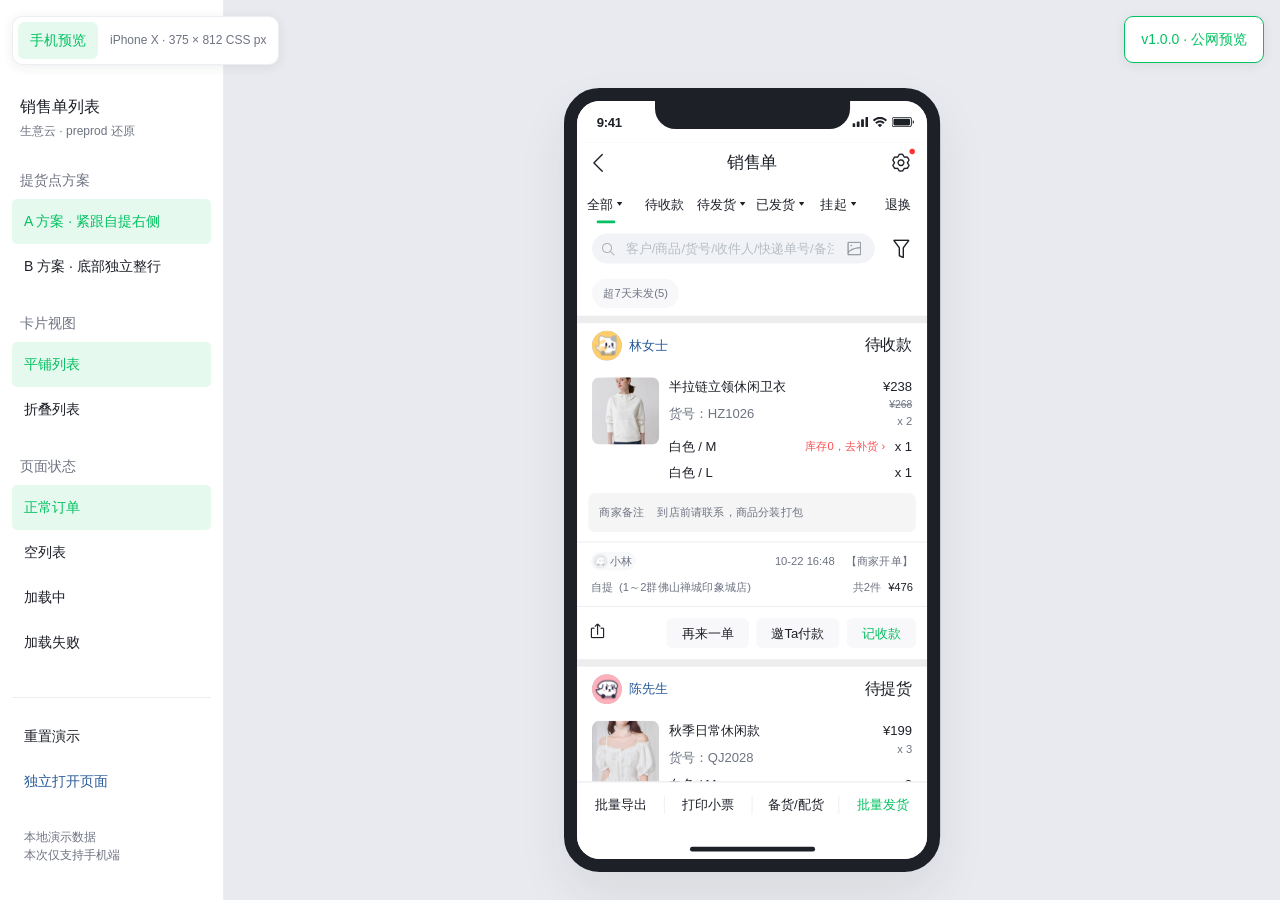
==== index.html @ 06dffb43 "Publish sales order list interactive preview v1.0.0" ====
<!doctype html>
<html lang="zh-CN">
<head>
  <meta charset="utf-8">
  <meta name="viewport" content="width=device-width, initial-scale=1">
  <title>销售单列表 v1.0.0 · 手机预览</title>
  <link rel="icon" href="data:,">
  <link rel="stylesheet" href="assets/design-system/colors_and_type.css">
  <link rel="stylesheet" href="source/preview.css?rev=iphonex-chrome-20261022">
</head>
<body data-preview-shell="phone-only">
  <header class="preview-mode" aria-label="预览方式">
    <button id="menu-toggle" aria-label="展开演示目录" aria-expanded="false" aria-controls="scenes">目录</button>
    <strong>手机预览</strong><span>iPhone X · 375 × 812 CSS px</span>
  </header>
  <div class="version-badge" id="local-version">v1.0.0 · 公网预览</div>
  <aside id="scenes" aria-label="销售单列表演示目录">
    <div class="scene-content">
      <h1>销售单列表</h1><p class="project-line">生意云 · preprod 还原</p>
      <nav aria-label="提货点方案">
        <h2>提货点方案</h2>
        <button data-preview-pickup="a" aria-pressed="true">A 方案 · 紧跟自提右侧</button>
        <button data-preview-pickup="b" aria-pressed="false">B 方案 · 底部独立整行</button>
      </nav>
      <nav aria-label="卡片视图">
        <h2>卡片视图</h2>
        <button data-preview-view="flat" aria-pressed="true">平铺列表</button>
        <button data-preview-view="compact" aria-pressed="false">折叠列表</button>
      </nav>
      <nav aria-label="页面状态">
        <h2>页面状态</h2>
        <button data-preview-state="ready" aria-pressed="true">正常订单</button>
        <button data-preview-state="empty" aria-pressed="false">空列表</button>
        <button data-preview-state="loading" aria-pressed="false">加载中</button>
        <button data-preview-state="error" aria-pressed="false">加载失败</button>
      </nav>
      <div class="preview-links">
        <button id="reset">重置演示</button>
        <a id="standalone-link" href="pages/sales-order-list-a.html" target="_blank" rel="noopener">独立打开页面</a>
      </div>
      <p class="local-note">本地演示数据<br>本次仅支持手机端</p>
    </div>
  </aside>
  <main id="canvas" aria-label="手机预览画布">
    <div id="device-stage">
      <div id="device-frame">
        <div id="phone-screen">
          <div class="phone-notch" aria-hidden="true"></div>
          <div class="phone-status" aria-label="模拟iPhone X系统状态栏：9点41分，信号、Wi-Fi和电池">
            <span class="status-time">9:41</span>
            <span class="status-icons"><img src="assets/preview/status-cellular.svg" alt="信号"><img src="assets/preview/status-wifi.svg" alt="Wi-Fi"><img src="assets/preview/status-battery.svg" alt="电量"></span>
          </div>
          <iframe id="preview" title="销售单列表手机预览" src="pages/sales-order-list-a.html?rev=pickup-ab-20261023"></iframe>
          <div class="phone-home" role="img" aria-label="模拟iPhone X底部手势条"><span></span></div>
        </div>
      </div>
    </div>
  </main>
  <script src="source/preview.js?rev=pickup-ab-20261023"></script>
</body>
</html>
---- assets/design-system/colors_and_type.css ----
/**
 * Wego design system tokens v2.
 * Source of truth for mobile, WeChat-ecosystem, ecommerce/tool UI.
 *
 * Architecture:
 * - PDF / Kuikly names are the public color and font token API.
 * - number tokens remain separate for WegoKeyboard N9 numeric typography.
 * - No legacy semantic color/font token layer is retained.
 */

/* WegoKeyboard N9 数字字体 */
@font-face {
  font-family: "WegoKeyboard N9";
  src: url('assets/fonts/WegoKeyboardN9-Regular.otf') format('opentype');
  font-weight: 400;
  font-style: normal;
  font-display: swap;
}
@font-face {
  font-family: "WegoKeyboard N9";
  src: url('assets/fonts/WegoKeyboardN9-Medium.otf') format('opentype');
  font-weight: 500;
  font-style: normal;
  font-display: swap;
}
@font-face {
  font-family: "WegoKeyboard N9";
  src: url('assets/fonts/WegoKeyboardN9-Bold.otf') format('opentype');
  font-weight: 600;
  font-style: normal;
  font-display: swap;
}

:root {








  /* PDF / Kuikly color tokens */
  --text_100: #1e2028;
  --text_80: #6e7382;
  --text_30: #b7bec5;
  --bg_line_08: rgba(32, 47, 100, 0.08);
  --bg_100: #ededed;
  --bg_white_100: #ffffff;
  --bg_white_40: rgba(255, 255, 255, 0.40);
  --bg_white_10: rgba(255, 255, 255, 0.10);
  --bg_gray_03: rgba(32, 47, 100, 0.03);
  --bg_gray_06: rgba(32, 47, 100, 0.06);
  --bg_gray_10: rgba(32, 47, 100, 0.10);
  --bg_gray_36: rgba(12, 33, 63, 0.36);
  --bg_gray_03_pack: #f8f9fa;
  --bg_gray_06_pack: #f2f3f6;
  --bg_gray_10_pack: #e9eaef;
  --bg_bar_80: rgba(246, 246, 246, 0.80);
  --bg_bar_100: #f6f6f6;
  --bg_toast_96: rgba(63, 67, 71, 0.96);
  --bg_modal_20: rgba(30, 32, 40, 0.20);
  --bg_modal_30: rgba(30, 32, 40, 0.30);
  --bg_modal_40: rgba(30, 32, 40, 0.40);
  --bg_modal_60: rgba(30, 32, 40, 0.60);
  --bg_modal_80: rgba(30, 32, 40, 0.80);
  --bg_shadow_04: rgba(30, 32, 40, 0.04);
  --bg_shadow_08: rgba(30, 32, 40, 0.08);
  --text_link_100: #285b9a;
  --green_1_100: #03c160;
  --green_1_80: rgba(3, 193, 96, 0.80);
  --green_1_60: rgba(3, 193, 96, 0.60);
  --green_1_20: rgba(3, 193, 96, 0.20);
  --green_1_10: rgba(3, 193, 96, 0.10);
  --yellow_1_100: #fa9d3b;
  --yellow_1_80: rgba(250, 157, 59, 0.80);
  --yellow_1_60: rgba(250, 157, 59, 0.60);
  --yellow_1_20: rgba(250, 157, 59, 0.20);
  --yellow_1_10: rgba(250, 157, 59, 0.10);
  --red_100: #fa5051;
  --red_80: rgba(250, 80, 81, 0.80);
  --red_60: rgba(250, 80, 81, 0.60);
  --red_20: rgba(250, 80, 81, 0.20);
  --red_10: rgba(250, 80, 81, 0.10);
  --orange_100: #ff6045;
  --orange_80: rgba(255, 96, 69, 0.80);
  --orange_60: rgba(255, 96, 69, 0.60);
  --orange_20: rgba(255, 96, 69, 0.20);
  --orange_10: rgba(255, 96, 69, 0.10);
  --yellow_2_100: #ffc300;
  --yellow_2_80: rgba(255, 195, 0, 0.80);
  --yellow_2_60: rgba(255, 195, 0, 0.60);
  --yellow_2_20: rgba(255, 195, 0, 0.20);
  --yellow_2_10: rgba(255, 195, 0, 0.10);
  --green_2_100: #00c777;
  --green_2_80: rgba(0, 199, 119, 0.80);
  --green_2_60: rgba(0, 199, 119, 0.60);
  --green_2_20: rgba(0, 199, 119, 0.20);
  --green_2_10: rgba(0, 199, 119, 0.10);
  --blue_100: #208bf1;
  --blue_80: rgba(32, 139, 241, 0.80);
  --blue_60: rgba(32, 139, 241, 0.60);
  --blue_20: rgba(32, 139, 241, 0.20);
  --blue_10: rgba(32, 139, 241, 0.10);
  --purple_100: #6367f0;
  --purple_80: rgba(99, 103, 240, 0.80);
  --purple_60: rgba(99, 103, 240, 0.60);
  --purple_20: rgba(99, 103, 240, 0.20);
  --purple_10: rgba(99, 103, 240, 0.10);
  --gold_100: #c79a56;
  --gold_80: rgba(199, 154, 86, 0.80);
  --gold_60: rgba(199, 154, 86, 0.60);
  --gold_20: rgba(199, 154, 86, 0.20);
  --gold_10: rgba(199, 154, 86, 0.10);
  --transparent: transparent;

  /* PDF / Kuikly font tokens */
  --Font22-font-family: -apple-system, BlinkMacSystemFont, "PingFang SC", "Helvetica Neue", Arial, sans-serif;
  --Font22-font-size: 22px;
  --Font22-normal-font-weight: 400;
  --Font22-medium-font-weight: 500;
  --Font22-line-height: 33px;
  --Font18-font-family: -apple-system, BlinkMacSystemFont, "PingFang SC", "Helvetica Neue", Arial, sans-serif;
  --Font18-font-size: 18px;
  --Font18-normal-font-weight: 400;
  --Font18-medium-font-weight: 500;
  --Font18-line-height: 27px;
  --Font16-font-family: -apple-system, BlinkMacSystemFont, "PingFang SC", "Helvetica Neue", Arial, sans-serif;
  --Font16-font-size: 16px;
  --Font16-normal-font-weight: 400;
  --Font16-medium-font-weight: 500;
  --Font16-line-height: 24px;
  --Font14-font-family: -apple-system, BlinkMacSystemFont, "PingFang SC", "Helvetica Neue", Arial, sans-serif;
  --Font14-font-size: 14px;
  --Font14-normal-font-weight: 400;
  --Font14-medium-font-weight: 500;
  --Font14-line-height: 21px;
  --Font12-font-family: -apple-system, BlinkMacSystemFont, "PingFang SC", "Helvetica Neue", Arial, sans-serif;
  --Font12-font-size: 12px;
  --Font12-normal-font-weight: 400;
  --Font12-medium-font-weight: 500;
  --Font12-line-height: 18px;
  --Font10-font-family: -apple-system, BlinkMacSystemFont, "PingFang SC", "Helvetica Neue", Arial, sans-serif;
  --Font10-font-size: 10px;
  --Font10-normal-font-weight: 400;
  --Font10-medium-font-weight: 500;
  --Font10-line-height: 14px;
  --font-family-icon: "wego-iconfont-s", sans-serif;

  /* number */
  --number-sm-font-family: "WegoKeyboard N9", "DIN Alternate", "SF Pro Display", -apple-system, BlinkMacSystemFont, sans-serif;
  --number-sm-font-size: 12px;
  --number-sm-font-weight: 500;
  --number-sm-line-height: 16px;
  --number-md-font-family: "WegoKeyboard N9", "DIN Alternate", "SF Pro Display", -apple-system, BlinkMacSystemFont, sans-serif;
  --number-md-font-size: 14px;
  --number-md-font-weight: 500;
  --number-md-line-height: 18px;
  --number-lg-font-family: "WegoKeyboard N9", "DIN Alternate", "SF Pro Display", -apple-system, BlinkMacSystemFont, sans-serif;
  --number-lg-font-size: 16px;
  --number-lg-font-weight: 500;
  --number-lg-line-height: 20px;
  --number-lg2-font-family: "WegoKeyboard N9", "DIN Alternate", "SF Pro Display", -apple-system, BlinkMacSystemFont, sans-serif;
  --number-lg2-font-size: 18px;
  --number-lg2-font-weight: 500;
  --number-lg2-line-height: 24px;
  --number-xl-font-family: "WegoKeyboard N9", "DIN Alternate", "SF Pro Display", -apple-system, BlinkMacSystemFont, sans-serif;
  --number-xl-font-size: 20px;
  --number-xl-font-weight: 500;
  --number-xl-line-height: 24px;
  --number-xxl-font-family: "WegoKeyboard N9", "DIN Alternate", "SF Pro Display", -apple-system, BlinkMacSystemFont, sans-serif;
  --number-xxl-font-size: 24px;
  --number-xxl-font-weight: 500;
  --number-xxl-line-height: 30px;
  --number-display-font-family: "WegoKeyboard N9", "DIN Alternate", "SF Pro Display", -apple-system, BlinkMacSystemFont, sans-serif;
  --number-display-font-size: 32px;
  --number-display-font-weight: 500;
  --number-display-line-height: 38px;
  --number-fallback-font-family: "DIN Alternate", "SF Pro Display", -apple-system, BlinkMacSystemFont, sans-serif;

  /* radius */
  --radius-0: 0px;
  --radius-4: 4px;
  --radius-6: 6px;
  --radius-8: 8px;
  --radius-12: 12px;
  --radius-16: 16px;
  --radius-full: 999px;

  /* spacing */
  --spacer-0: 0px;
  --spacer-2: 2px;
  --spacer-4: 4px;
  --spacer-6: 6px;
  --spacer-8: 8px;
  --spacer-10: 10px;
  --spacer-12: 12px;
  --spacer-14: 14px;
  --spacer-16: 16px;
  --spacer-20: 20px;
  --spacer-24: 24px;
  --spacer-32: 32px;
  --spacer-40: 40px;
  --spacer-48: 48px;
  --spacer-72: 72px;

  /* size */
  --size-10: 10px;
  --size-12: 12px;
  --size-16: 16px;
  --size-20: 20px;
  --size-24: 24px;
  --size-28: 28px;
  --size-32: 32px;
  --size-36: 36px;
  --size-40: 40px;
  --size-48: 48px;
  --size-56: 56px;
  --size-64: 64px;
  --size-72: 72px;
  --size-76: 76px;
  --size-96: 96px;
  --size-104: 104px;

  /* stroke */
  --stroke-0: 0px;
  --stroke-hairline: 0.5px;
  --stroke-1: 1px;
  --stroke-strong: 1.5px;
  --stroke-icon: 1.5px;
  --stroke-icon-strong: 2.25px;
  --stroke-style-solid: solid;
  --stroke-style-dashed: dashed;
  --stroke-style-none: none;

  /* shadow */
  --shadow-none: none;
  --shadow-xs: 0px 1px 4px 0px rgba(30, 32, 40, 0.04);
  --shadow-sm: 0px 2px 8px 0px rgba(30, 32, 40, 0.06);
  --shadow-md: 0px 4px 16px 0px rgba(30, 32, 40, 0.08);
  --shadow-lg: 0px 8px 32px 0px rgba(30, 32, 40, 0.12);
  --shadow-xl: 0px 12px 48px 0px rgba(30, 32, 40, 0.16);
  --shadow-control-thumb: 0 2px 4px rgba(0, 0, 0, 0.12), 0 0 0 0.5px rgba(0, 0, 0, 0.04);

  /* motion */
  --duration-instant: 0ms;
  --duration-fast: 150ms;
  --duration-normal: 250ms;
  --duration-slow: 350ms;
  --duration-xslow: 500ms;
  --ease-standard: cubic-bezier(0.4, 0, 0.2, 1);
  --ease-enter: cubic-bezier(0, 0, 0.2, 1);
  --ease-exit: cubic-bezier(0.4, 0, 1, 1);
  --ease-emphasized: cubic-bezier(0.2, 0, 0, 1);
  --ease-linear: linear;

  /* touch */
  --touch-min: 40px;
  --touch-default: 44px;
  --touch-comfortable: 48px;

  /* zIndex */
  --z-base: 0;
  --z-raised: 10;
  --z-sticky: 100;
  --z-dropdown: 200;
  --z-popover: 300;
  --z-scene: 400;
  --z-overlay: 500;
  --z-modal: 600;
  --z-toast: 700;
  --z-critical: 900;

  /* blur */
  --blur-none: 0px;
  --blur-xs: 4px;
  --blur-sm: 8px;
  --blur-md: 16px;
  --blur-frosted: 20px;
  --blur-lg: 24px;
  --blur-xl: 32px;
  --blur-frosted-live: 40px;

  /* layout */
  --layout-page-margin-m0: 0px;
  --layout-page-margin-m8: 8px;
  --layout-page-margin-m32: 32px;
  --layout-group-g1-inside: 0px;
  --layout-group-g1-outside: 16px;
  --layout-group-g2-inside: 8px;
  --layout-group-g2-outside: 32px;
  --layout-list-padding: 16px;
  --layout-list-info-gap: 24px;
  --layout-card-padding-sm: 16px;
  --layout-card-padding-lg: 32px;
  --layout-info-unit-it-gap: 4px;
  --layout-info-unit-tt-gap: 4px;
  --layout-info-unit-tp-gap: 8px;
  --layout-info-unit-bt-gap: 8px;
  --layout-hit-min: 40px;
  --layout-hit-icon-btn-width-padding: 8px;
  --layout-hit-icon-btn-height: 32px;
  --layout-hit-combo-width-padding: 12px;

  /* safe-area */
  --safe-area-top: env(safe-area-inset-top, 0px);
  --safe-area-bottom: env(safe-area-inset-bottom, 0px);
  --safe-area-bottom-content: calc(40px + var(--safe-area-bottom));
  --navbar-body-height: 44px;

  /* icon-token */
  --icon-yuancha-mian: "\e69c";

}

/* ============ 全局元素重置(统一入口,不在各组件分散写) ============ */
/* 放在 :root Token 之后,所有项目通过 library-consumption.json 的 buildMobileAppPage.copyFiles
   自动复制此文件,获得统一重置,不再依赖 scaffold.css(仅用于预览页)或各组件内部重置类。 */
*,
*::before,
*::after {
  box-sizing: border-box;
}

html,
body {
  margin: 0;
  padding: 0;
  background: var(--bg_100);
  font-family: var(--Font14-font-family);
  -webkit-font-smoothing: antialiased;
  -moz-osx-font-smoothing: grayscale;
}

button {
  appearance: none;
  -webkit-appearance: none;
  border: none;
  background: transparent;
  padding: 0;
  margin: 0;
  font: inherit;
  color: inherit;
  text-align: inherit;
  cursor: pointer;
}

a {
  color: inherit;
  text-decoration: none;
}

img,
svg {
  display: block;
  max-width: 100%;
}

h1,
h2,
h3,
h4,
h5,
h6,
p {
  margin: 0;
}

ul,
ol {
  margin: 0;
  padding: 0;
}

input,
textarea,
select {
  font: inherit;
  color: inherit;
}

/* 全局隐藏滚动条(模拟移动端原生体验,保留滚动功能)
   - scrollbar-width: none 适用于 Firefox
   - ::-webkit-scrollbar { display: none } 适用于 webkit/iOS Safari/Chrome/Edge
   - 不影响键盘导航、触控滑动和滚轮,仅移除可见滚动条 */
* {
  scrollbar-width: none;
}
*::-webkit-scrollbar {
  display: none;
}
---- source/preview.css ----
*{box-sizing:border-box}
html,body{width:100%;height:100%;margin:0}
body{display:grid;grid-template-columns:224px minmax(0,1fr);overflow:hidden;color:var(--text_100);background:var(--bg_gray_10_pack);font:var(--Font14-normal-font-weight) var(--Font14-font-size)/var(--Font14-line-height) var(--Font14-font-family)}
button,a{font:inherit;color:inherit}button{cursor:pointer}a{text-decoration:none}
:focus-visible{outline:2px solid var(--green_1_100);outline-offset:2px}
.preview-mode{position:fixed;top:16px;left:12px;z-index:10;display:flex;align-items:center;gap:12px;max-width:calc(100vw - 200px);padding:5px 12px 5px 5px;border:1px solid var(--bg_line_08);border-radius:10px;background:var(--bg_white_100);box-shadow:0 2px 12px var(--bg_shadow_08);white-space:nowrap}
.preview-mode strong{display:block;padding:8px 12px;border-radius:6px;background:var(--green_1_10);color:var(--green_1_100);font-weight:500}
.preview-mode span{color:var(--text_80);font-size:var(--Font12-font-size)}
#menu-toggle{display:none}
.version-badge{position:fixed;right:16px;top:16px;z-index:10;padding:12px 16px;border:1px solid var(--green_1_100);border-radius:9px;color:var(--green_1_100);background:var(--bg_white_100);box-shadow:0 2px 12px var(--bg_shadow_08)}
#scenes{height:100dvh;overflow-y:auto;overscroll-behavior:contain;padding:96px 12px 24px;border-right:1px solid var(--bg_line_08);background:var(--bg_white_100)}
#scenes h1{margin:0 8px 4px;font-size:var(--Font16-font-size);font-weight:500}
.project-line{margin:0 8px 28px;color:var(--text_80);font-size:var(--Font12-font-size)}
#scenes h2{margin:24px 8px 8px;color:var(--text_80);font-size:var(--Font14-font-size);font-weight:500}
#scenes nav button,.preview-links button,.preview-links a{display:block;width:100%;padding:12px;text-align:left;border:0;border-radius:5px;background:transparent;color:var(--text_100)}
#scenes nav button:hover,.preview-links a:hover,.preview-links button:hover{background:var(--bg_gray_03)}
#scenes nav button[aria-pressed=true]{background:var(--green_1_10);color:var(--green_1_100);font-weight:500}
.preview-links{margin-top:32px;padding-top:16px;border-top:1px solid var(--bg_line_08)}
.preview-links a{color:var(--text_link_100)}
.local-note{margin:24px 12px 0;color:var(--text_80);font-size:var(--Font12-font-size);line-height:var(--Font12-line-height)}
#canvas{display:flex;align-items:center;justify-content:center;height:100dvh;min-width:0;padding:88px 28px 28px;overflow:hidden;background:var(--bg_gray_10_pack)}
#device-stage{position:relative;width:calc(403px * var(--preview-scale,1));height:calc(840px * var(--preview-scale,1));flex:none}
#device-frame{width:403px;height:840px;padding:12px;border:2px solid var(--text_100);border-radius:38px;background:var(--text_100);box-shadow:0 24px 52px var(--bg_shadow_08);transform:scale(var(--preview-scale,1));transform-origin:top left}
#phone-screen{position:relative;width:375px;height:812px;overflow:hidden;border-radius:24px;background:var(--bg_white_100)}
.phone-notch{position:absolute;top:0;left:50%;transform:translateX(-50%);width:209px;height:30px;border-radius:0 0 22px 22px;background:var(--text_100);z-index:1;pointer-events:none}
.phone-status{display:flex;justify-content:space-between;align-items:flex-start;width:375px;height:44px;padding:13px 14px 0 21px;background:var(--bg_white_100);color:var(--text_100);font-size:var(--Font14-font-size);font-variant-numeric:tabular-nums;line-height:20px}
.status-time{font-weight:600;letter-spacing:-.3px}
.status-icons{display:flex;align-items:center;gap:5px;margin-top:4px}
.status-icons img{display:block;height:11px;width:auto}
#preview{display:block;width:375px;height:734px;border:0;background:var(--bg_white_100)}
.phone-home{display:flex;align-items:flex-end;justify-content:center;width:375px;height:34px;padding-bottom:8px;background:var(--bg_white_100)}
.phone-home span{width:134px;height:5px;border-radius:100px;background:var(--text_100)}
@media(max-width:700px){
  body{display:block}
  #canvas{padding:80px 12px 16px}
  .preview-mode{top:12px;gap:4px;max-width:calc(100vw - 128px)}
  .preview-mode span{display:none}
  .preview-mode strong{padding:8px}
  #menu-toggle{display:block;padding:8px;border-right:1px solid var(--bg_line_08);color:var(--text_100)}
  .version-badge{right:12px;top:12px;padding:13px 10px;font-size:var(--Font12-font-size)}
  #scenes{display:none;position:fixed;inset:68px auto 0 0;z-index:20;width:224px;height:calc(100dvh - 68px);padding-top:24px;box-shadow:8px 0 24px var(--bg_shadow_08)}
  body.scenes-open #scenes{display:block}
}
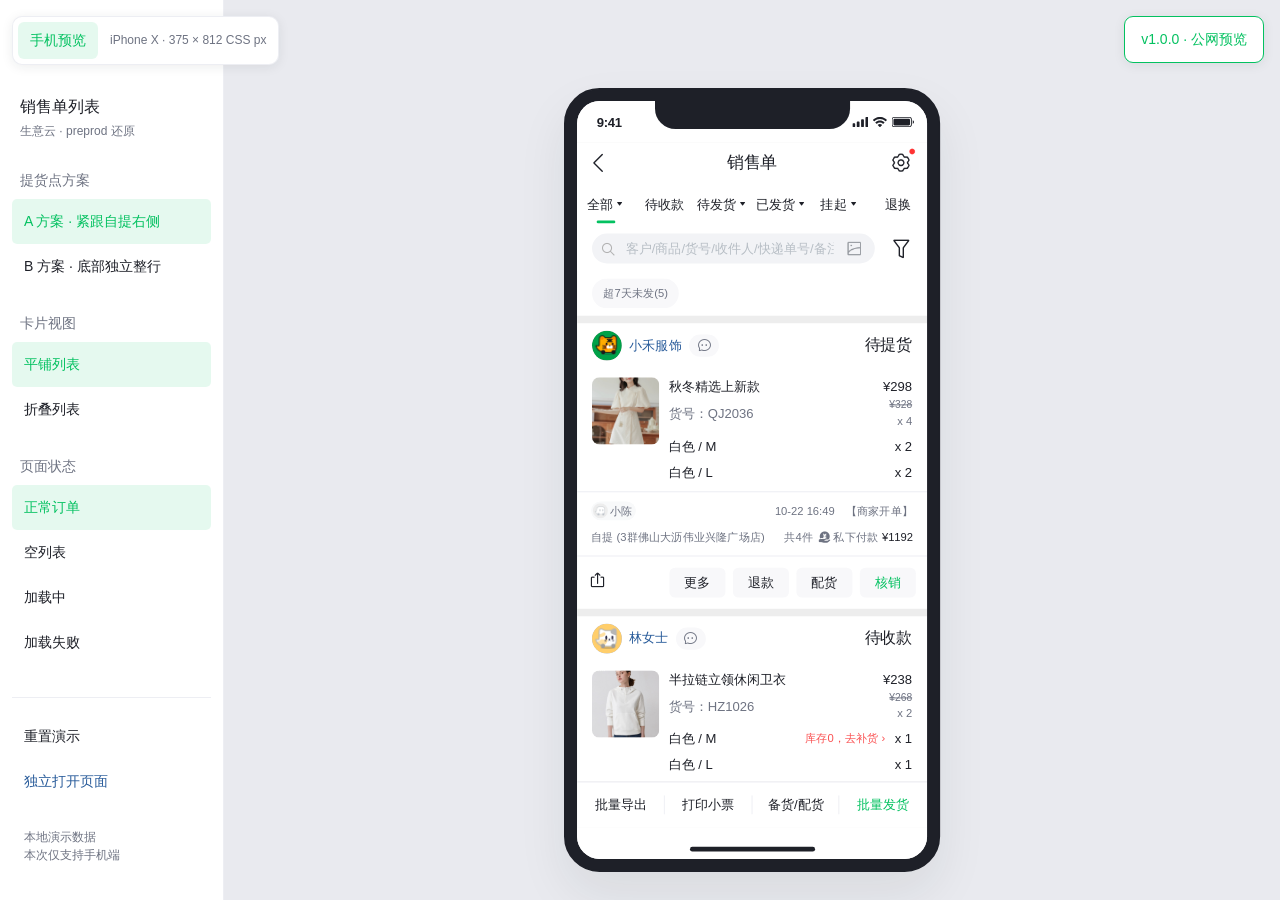
==== commit e0968414: "Update sales order list preview with reviewed pickup and payment layouts" ====
--- a/index.html
+++ b/index.html
@@ -50,12 +50,12 @@
             <span class="status-time">9:41</span>
             <span class="status-icons"><img src="assets/preview/status-cellular.svg" alt="信号"><img src="assets/preview/status-wifi.svg" alt="Wi-Fi"><img src="assets/preview/status-battery.svg" alt="电量"></span>
           </div>
-          <iframe id="preview" title="销售单列表手机预览" src="pages/sales-order-list-a.html?rev=pickup-ab-20261023"></iframe>
+          <iframe id="preview" title="销售单列表手机预览" src="pages/sales-order-list-a.html?rev=p60-20261023"></iframe>
           <div class="phone-home" role="img" aria-label="模拟iPhone X底部手势条"><span></span></div>
         </div>
       </div>
     </div>
   </main>
-  <script src="source/preview.js?rev=pickup-ab-20261023"></script>
+  <script src="source/preview.js?rev=p60-20261023"></script>
 </body>
 </html>
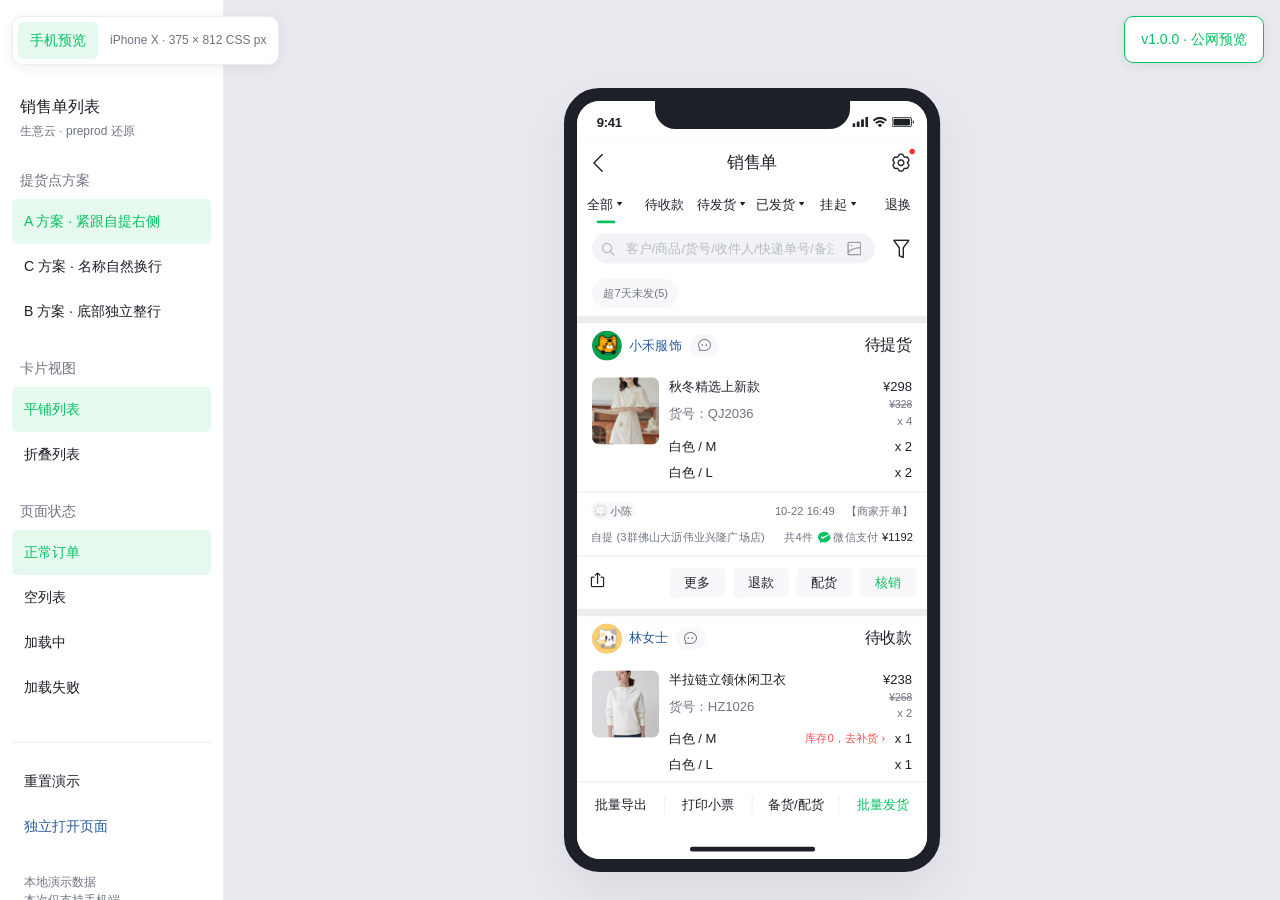
==== commit 05db6853: "Publish reviewed pickup variants and single-line payment summaries" ====
--- a/index.html
+++ b/index.html
@@ -20,6 +20,7 @@
       <nav aria-label="提货点方案">
         <h2>提货点方案</h2>
         <button data-preview-pickup="a" aria-pressed="true">A 方案 · 紧跟自提右侧</button>
+        <button data-preview-pickup="c" aria-pressed="false">C 方案 · 名称自然换行</button>
         <button data-preview-pickup="b" aria-pressed="false">B 方案 · 底部独立整行</button>
       </nav>
       <nav aria-label="卡片视图">
@@ -50,12 +51,12 @@
             <span class="status-time">9:41</span>
             <span class="status-icons"><img src="assets/preview/status-cellular.svg" alt="信号"><img src="assets/preview/status-wifi.svg" alt="Wi-Fi"><img src="assets/preview/status-battery.svg" alt="电量"></span>
           </div>
-          <iframe id="preview" title="销售单列表手机预览" src="pages/sales-order-list-a.html?rev=p60-20261023"></iframe>
+          <iframe id="preview" title="销售单列表手机预览" src="pages/sales-order-list-a.html?rev=pickup-natural-wrap-20261023"></iframe>
           <div class="phone-home" role="img" aria-label="模拟iPhone X底部手势条"><span></span></div>
         </div>
       </div>
     </div>
   </main>
-  <script src="source/preview.js?rev=p60-20261023"></script>
+  <script src="source/preview.js?rev=pickup-natural-wrap-20261023"></script>
 </body>
 </html>
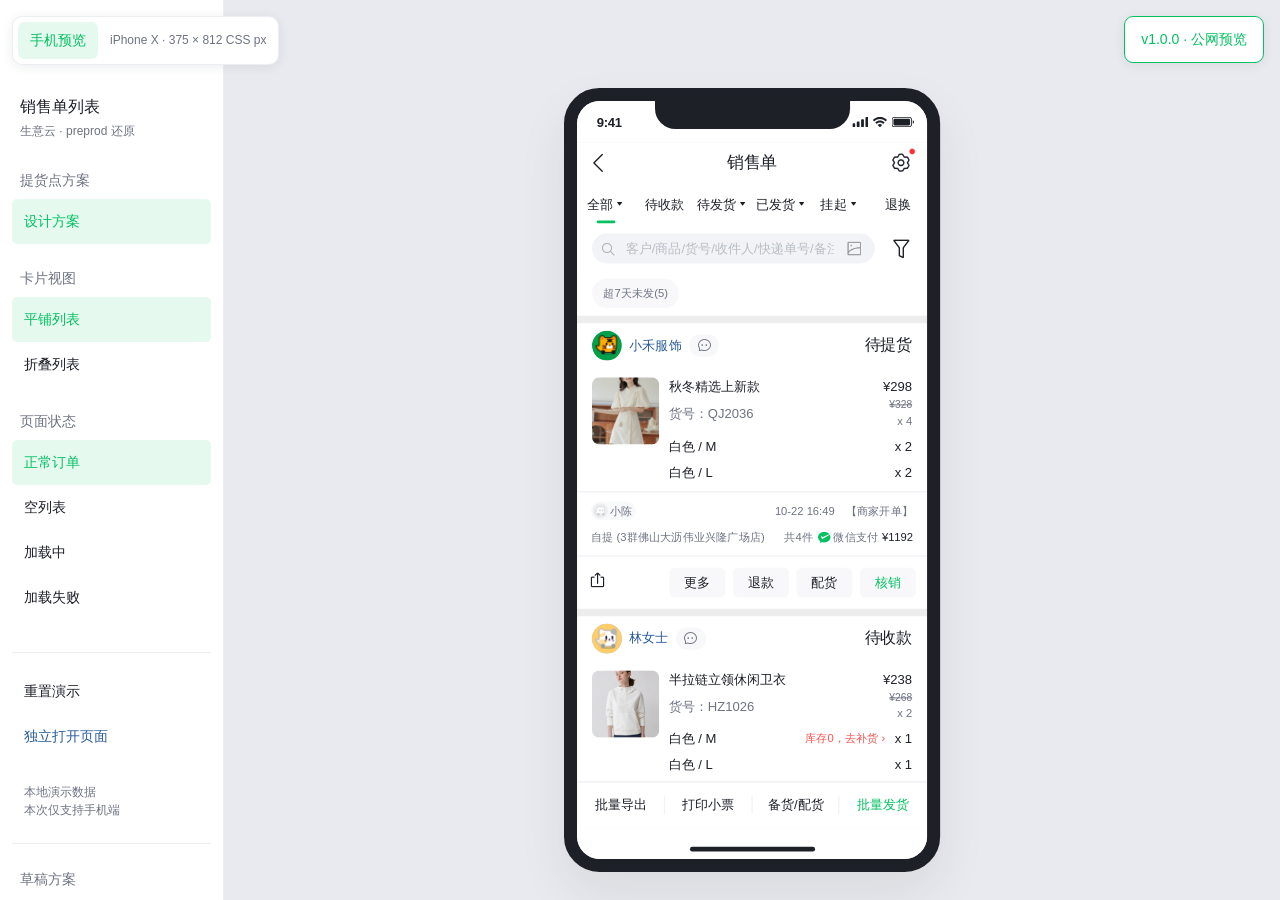
==== commit 4d3983fe: "Make reviewed C layout the design entry and move alternatives to drafts" ====
--- a/index.html
+++ b/index.html
@@ -6,7 +6,7 @@
   <title>销售单列表 v1.0.0 · 手机预览</title>
   <link rel="icon" href="data:,">
   <link rel="stylesheet" href="assets/design-system/colors_and_type.css">
-  <link rel="stylesheet" href="source/preview.css?rev=iphonex-chrome-20261022">
+  <link rel="stylesheet" href="source/preview.css?rev=pickup-c-default-20261023">
 </head>
 <body data-preview-shell="phone-only">
   <header class="preview-mode" aria-label="预览方式">
@@ -19,9 +19,7 @@
       <h1>销售单列表</h1><p class="project-line">生意云 · preprod 还原</p>
       <nav aria-label="提货点方案">
         <h2>提货点方案</h2>
-        <button data-preview-pickup="a" aria-pressed="true">A 方案 · 紧跟自提右侧</button>
-        <button data-preview-pickup="c" aria-pressed="false">C 方案 · 名称自然换行</button>
-        <button data-preview-pickup="b" aria-pressed="false">B 方案 · 底部独立整行</button>
+        <button data-preview-pickup="c" aria-pressed="true">设计方案</button>
       </nav>
       <nav aria-label="卡片视图">
         <h2>卡片视图</h2>
@@ -37,9 +35,14 @@
       </nav>
       <div class="preview-links">
         <button id="reset">重置演示</button>
-        <a id="standalone-link" href="pages/sales-order-list-a.html" target="_blank" rel="noopener">独立打开页面</a>
+        <a id="standalone-link" href="pages/sales-order-list-c.html" target="_blank" rel="noopener">独立打开页面</a>
       </div>
       <p class="local-note">本地演示数据<br>本次仅支持手机端</p>
+      <nav class="draft-schemes" aria-label="草稿方案" id="draft-schemes">
+        <h2>草稿方案</h2>
+        <button data-preview-pickup="a" aria-pressed="false">A 方案 · 紧跟自提右侧</button>
+        <button data-preview-pickup="b" aria-pressed="false">B 方案 · 底部独立整行</button>
+      </nav>
     </div>
   </aside>
   <main id="canvas" aria-label="手机预览画布">
@@ -51,12 +54,12 @@
             <span class="status-time">9:41</span>
             <span class="status-icons"><img src="assets/preview/status-cellular.svg" alt="信号"><img src="assets/preview/status-wifi.svg" alt="Wi-Fi"><img src="assets/preview/status-battery.svg" alt="电量"></span>
           </div>
-          <iframe id="preview" title="销售单列表手机预览" src="pages/sales-order-list-a.html?rev=pickup-natural-wrap-20261023"></iframe>
+          <iframe id="preview" title="销售单列表手机预览" src="pages/sales-order-list-c.html?rev=pickup-c-default-20261023"></iframe>
           <div class="phone-home" role="img" aria-label="模拟iPhone X底部手势条"><span></span></div>
         </div>
       </div>
     </div>
   </main>
-  <script src="source/preview.js?rev=pickup-natural-wrap-20261023"></script>
+  <script src="source/preview.js?rev=pickup-c-default-20261023"></script>
 </body>
 </html>
--- a/source/preview.css
+++ b/source/preview.css
@@ -41,3 +41,6 @@
   #scenes{display:none;position:fixed;inset:68px auto 0 0;z-index:20;width:224px;height:calc(100dvh - 68px);padding-top:24px;box-shadow:8px 0 24px var(--bg_shadow_08)}
   body.scenes-open #scenes{display:block}
 }
+
+/* 草稿方案仅为外层预览比较入口，位于目录内容末尾。 */
+.draft-schemes{margin-top:24px;padding-top:1px;border-top:1px solid var(--bg_line_08)}
